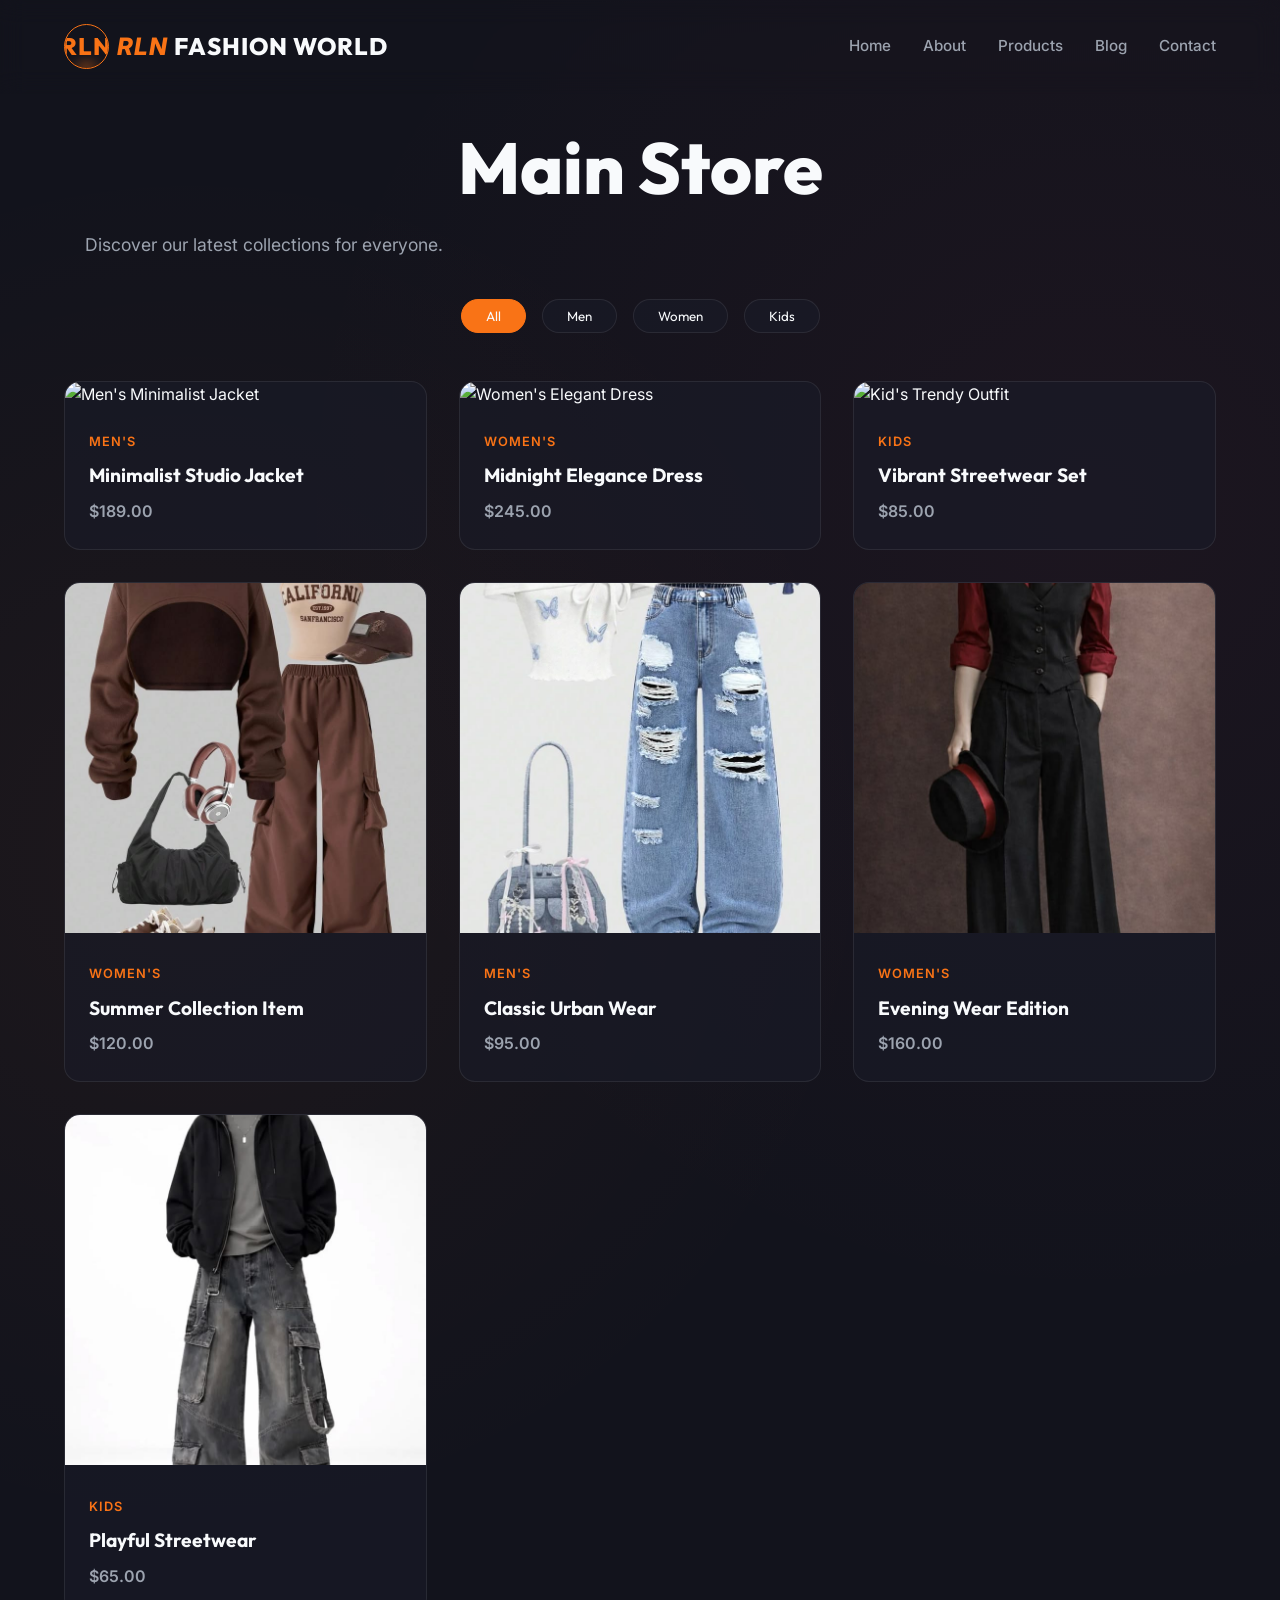
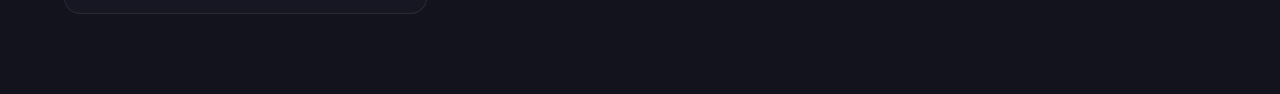
==== shop.html @ 7cdd1222 "Initial commit of RLN Fashion website" ====
<!DOCTYPE html>
<html lang="en">
<head>
    <meta charset="UTF-8">
    <meta name="viewport" content="width=device-width, initial-scale=1.0">
    <title>RLN Fashion World | Shop</title>
    <link rel="stylesheet" href="styles.css">
    <meta name="description" content="Shop the latest collections for Men, Women, and Kids at RLN Fashion World.">
</head>
<body>
    <header id="navbar" class="scrolled">
        <a href="index.html#home" class="logo">
            <div class="logo-circle">
                <span class="brand-text">RLN</span>
            </div>
            <div class="logo-text">
                <span>RLN</span> <span class="brand-text">FASHION WORLD</span>
            </div>
        </a>
        <nav class="nav-links">
            <a href="index.html#home">Home</a>
            <a href="index.html#about">About</a>
            <a href="shop.html" class="active">Products</a>
            <a href="index.html#blog">Blog</a>
            <a href="index.html#contact">Contact</a>
        </nav>
    </header>

    <main>
        <section class="shop-header">
            <h1 class="hero-title">Main Store</h1>
            <p class="hero-desc">Discover our latest collections for everyone.</p>
            
            <div class="shop-categories">
                <button class="category-btn active" data-filter="all">All</button>
                <button class="category-btn" data-filter="men">Men</button>
                <button class="category-btn" data-filter="women">Women</button>
                <button class="category-btn" data-filter="kids">Kids</button>
            </div>
        </section>

        <section class="shop-grid">
            <!-- Original AI Products -->
            <div class="product-card reveal" data-category="men">
                <img src="../../brain/f0b137f7-c832-4d14-9c70-6c9f47327f1c/product_men_1780485350937.png" alt="Men's Minimalist Jacket" class="product-image">
                <div class="product-info">
                    <div class="product-tag">Men's</div>
                    <h3 class="product-title">Minimalist Studio Jacket</h3>
                    <div class="product-price">$189.00</div>
                </div>
            </div>

            <div class="product-card reveal" data-category="women">
                <img src="../../brain/f0b137f7-c832-4d14-9c70-6c9f47327f1c/product_women_1780485373826.png" alt="Women's Elegant Dress" class="product-image">
                <div class="product-info">
                    <div class="product-tag">Women's</div>
                    <h3 class="product-title">Midnight Elegance Dress</h3>
                    <div class="product-price">$245.00</div>
                </div>
            </div>

            <div class="product-card reveal" data-category="kids">
                <img src="../../brain/f0b137f7-c832-4d14-9c70-6c9f47327f1c/product_kids_1780485394106.png" alt="Kid's Trendy Outfit" class="product-image">
                <div class="product-info">
                    <div class="product-tag">Kids</div>
                    <h3 class="product-title">Vibrant Streetwear Set</h3>
                    <div class="product-price">$85.00</div>
                </div>
            </div>

            <!-- New User Uploaded Products -->
            <div class="product-card reveal" data-category="women">
                <img src="images/image 1.jpg" alt="New Arrival" class="product-image">
                <div class="product-info">
                    <div class="product-tag">Women's</div>
                    <h3 class="product-title">Summer Collection Item</h3>
                    <div class="product-price">$120.00</div>
                </div>
            </div>

            <div class="product-card reveal" data-category="men">
                <img src="images/image 2.jpg" alt="New Arrival" class="product-image">
                <div class="product-info">
                    <div class="product-tag">Men's</div>
                    <h3 class="product-title">Classic Urban Wear</h3>
                    <div class="product-price">$95.00</div>
                </div>
            </div>

            <div class="product-card reveal" data-category="women">
                <img src="images/image3.jpg" alt="New Arrival" class="product-image">
                <div class="product-info">
                    <div class="product-tag">Women's</div>
                    <h3 class="product-title">Evening Wear Edition</h3>
                    <div class="product-price">$160.00</div>
                </div>
            </div>

            <div class="product-card reveal" data-category="kids">
                <img src="images/image 4.jpg" alt="New Arrival" class="product-image">
                <div class="product-info">
                    <div class="product-tag">Kids</div>
                    <h3 class="product-title">Playful Streetwear</h3>
                    <div class="product-price">$65.00</div>
                </div>
            </div>
        </section>
    </main>

    <script src="script.js"></script>
</body>
</html>
---- styles.css ----
@import url('https://fonts.googleapis.com/css2?family=Outfit:wght@300;400;600;800&family=Inter:wght@300;400;500&display=swap');

:root {
    --bg: #12131C;
    --surface: rgba(26, 28, 41, 0.6);
    --surface-solid: #1a1c29;
    --brand: #F97316; /* Orange */
    --accent: #DE425B; /* Coral / Pink from mockup */
    --accent-hover: #F95C77;
    --text: #F8FAFC;
    --muted: #9CA3AF;
    --border: rgba(255, 255, 255, 0.08);
    --glass-blur: blur(12px);
}

html {
    scroll-behavior: smooth;
}

* {
    box-sizing: border-box;
    margin: 0;
    padding: 0;
}

body {
    font-family: 'Inter', sans-serif;
    background-color: var(--bg);
    color: var(--text);
    overflow-x: hidden;
    line-height: 1.6;
    background-image: 
        radial-gradient(circle at 15% 50%, rgba(249, 115, 22, 0.05) 0%, transparent 50%),
        radial-gradient(circle at 85% 30%, rgba(222, 66, 91, 0.05) 0%, transparent 50%);
}

h1, h2, h3, h4, .brand-text {
    font-family: 'Outfit', sans-serif;
}

a {
    text-decoration: none;
    color: inherit;
}

/* NAVBAR */
header {
    display: flex;
    justify-content: space-between;
    align-items: center;
    padding: 1.5rem 5%;
    position: fixed;
    width: 100%;
    top: 0;
    z-index: 100;
    backdrop-filter: var(--glass-blur);
    border-bottom: 1px solid transparent;
    transition: all 0.3s ease;
}

header.scrolled {
    background-color: var(--surface);
    border-bottom: 1px solid var(--border);
}

.logo {
    display: flex;
    align-items: center;
    gap: 0.5rem;
    font-weight: 800;
    font-size: 1.5rem;
    letter-spacing: 1px;
}

.logo-circle {
    width: 45px;
    height: 45px;
    border-radius: 50%;
    border: 1px solid var(--brand);
    display: flex;
    align-items: center;
    justify-content: center;
    color: var(--brand);
    position: relative;
    overflow: hidden;
}

.logo-circle::after {
    content: '';
    position: absolute;
    bottom: -10px;
    left: 0;
    width: 100%;
    height: 20px;
    background: radial-gradient(circle, var(--brand) 0%, transparent 70%);
    opacity: 0.4;
    filter: blur(4px);
}

.logo-text span:first-child {
    color: var(--brand);
    font-style: italic;
}

.nav-links {
    display: flex;
    gap: 2rem;
}

.nav-links a {
    font-size: 0.95rem;
    font-weight: 500;
    color: var(--muted);
    transition: color 0.3s ease;
}

.nav-links a:hover, .nav-links a.active {
    color: var(--text);
}

/* BUTTONS */
.btn {
    display: inline-block;
    padding: 0.8rem 2.5rem;
    background-color: var(--accent);
    color: #fff;
    border-radius: 30px;
    font-family: 'Outfit', sans-serif;
    font-weight: 600;
    font-size: 1.1rem;
    cursor: pointer;
    border: none;
    transition: all 0.3s cubic-bezier(0.4, 0, 0.2, 1);
    box-shadow: 0 4px 15px rgba(222, 66, 91, 0.3);
    position: relative;
    overflow: hidden;
}

.btn:hover {
    background-color: var(--accent-hover);
    transform: translateY(-2px);
    box-shadow: 0 8px 25px rgba(222, 66, 91, 0.5);
}

.btn::after {
    content: '';
    position: absolute;
    top: 0;
    left: -100%;
    width: 100%;
    height: 100%;
    background: linear-gradient(90deg, transparent, rgba(255,255,255,0.2), transparent);
    transition: all 0.6s ease;
}

.btn:hover::after {
    left: 100%;
}

/* HERO SECTION */
.hero {
    min-height: 100vh;
    display: grid;
    grid-template-columns: 1fr 1fr;
    align-items: center;
    padding: 0 5%;
    gap: 4rem;
    position: relative;
}

.hero-content {
    animation: fadeUp 1s ease forwards;
}

.hero-title {
    font-size: 4.5rem;
    line-height: 1.1;
    margin-bottom: 1.5rem;
    font-weight: 800;
}

.hero-desc {
    font-size: 1.1rem;
    color: var(--muted);
    margin-bottom: 2.5rem;
    max-width: 400px;
}

.hero-image-wrapper {
    position: relative;
    border-radius: 20px;
    overflow: hidden;
    box-shadow: 0 20px 50px rgba(0,0,0,0.5);
    transform: perspective(1000px) rotateY(-5deg);
    transition: transform 0.5s ease;
    animation: fadeLeft 1s ease forwards;
}

.hero-image-wrapper:hover {
    transform: perspective(1000px) rotateY(0deg);
}

.hero-image {
    width: 100%;
    height: auto;
    display: block;
    border-radius: 20px;
}

.hero-image-overlay {
    position: absolute;
    inset: 0;
    background: linear-gradient(to right, rgba(18, 19, 28, 0.2), transparent);
}

/* EVENTS SECTION */
.events {
    padding: 5rem 5%;
}

.section-title {
    text-align: center;
    color: var(--accent);
    font-size: 3rem;
    margin-bottom: 4rem;
}

.events-grid {
    display: grid;
    grid-template-columns: repeat(3, 1fr);
    gap: 3rem;
}

.event-day {
    display: flex;
    flex-direction: column;
    gap: 1.5rem;
}

.day-title {
    font-size: 2rem;
    text-align: center;
    margin-bottom: 1rem;
}

.event-item {
    background: var(--surface);
    backdrop-filter: var(--glass-blur);
    border: 1px solid var(--border);
    border-radius: 12px;
    padding: 1.5rem;
    text-align: center;
    transition: all 0.3s ease;
    cursor: default;
}

.event-item:hover {
    transform: translateY(-5px);
    border-color: var(--accent);
    box-shadow: 0 10px 30px rgba(0,0,0,0.3);
}

.event-time {
    font-size: 0.9rem;
    color: var(--muted);
    margin-bottom: 0.5rem;
}

.event-name {
    font-size: 1.2rem;
    font-weight: 600;
}

/* SHOP SECTION */
.shop-header {
    padding: 8rem 5% 3rem;
    text-align: center;
}

.shop-categories {
    display: flex;
    justify-content: center;
    gap: 1rem;
    margin-top: 2rem;
}

.category-btn {
    background: var(--surface);
    border: 1px solid var(--border);
    color: var(--text);
    padding: 0.5rem 1.5rem;
    border-radius: 20px;
    cursor: pointer;
    font-family: 'Outfit';
    transition: all 0.3s ease;
}

.category-btn:hover, .category-btn.active {
    background: var(--brand);
    border-color: var(--brand);
}

.shop-grid {
    display: grid;
    grid-template-columns: repeat(auto-fit, minmax(300px, 1fr));
    gap: 2rem;
    padding: 0 5% 5rem;
}

.product-card {
    background: var(--surface);
    border-radius: 16px;
    overflow: hidden;
    border: 1px solid var(--border);
    transition: all 0.3s ease;
}

.product-card:hover {
    transform: translateY(-10px);
    box-shadow: 0 15px 40px rgba(0,0,0,0.4);
    border-color: var(--brand);
}

.product-image {
    width: 100%;
    height: 350px;
    object-fit: cover;
}

.product-info {
    padding: 1.5rem;
}

.product-tag {
    font-size: 0.8rem;
    color: var(--brand);
    text-transform: uppercase;
    letter-spacing: 1px;
    font-weight: 600;
    margin-bottom: 0.5rem;
}

.product-title {
    font-size: 1.2rem;
    margin-bottom: 0.5rem;
}

.product-price {
    font-weight: 600;
    color: var(--muted);
}

/* ANIMATIONS */
@keyframes fadeUp {
    from { opacity: 0; transform: translateY(30px); }
    to { opacity: 1; transform: translateY(0); }
}

@keyframes fadeLeft {
    from { opacity: 0; transform: translateX(30px) perspective(1000px) rotateY(-5deg); }
    to { opacity: 1; transform: translateX(0) perspective(1000px) rotateY(-5deg); }
}

.reveal {
    opacity: 0;
    transform: translateY(30px);
    transition: all 0.8s ease;
}

.reveal.active {
    opacity: 1;
    transform: translateY(0);
}

/* RESPONSIVE */
@media (max-width: 992px) {
    .hero {
        grid-template-columns: 1fr;
        text-align: center;
        padding-top: 6rem;
    }
    .hero-title { font-size: 3.5rem; }
    .hero-desc { margin: 0 auto 2.5rem; }
    .events-grid { grid-template-columns: 1fr; }
}

/* ABOUT, BLOG, SHOP & CONTACT PAGES */
.about-section, .blog-section, .shop-section, .contact-section {
    padding: 8rem 5% 5rem;
    min-height: 100vh;
}

.about-content {
    display: grid;
    grid-template-columns: 1fr 1fr;
    gap: 4rem;
    align-items: center;
    margin-top: 3rem;
}

.about-text h2 {
    font-size: 2.5rem;
    color: var(--brand);
    margin-bottom: 1.5rem;
}

.about-text p {
    color: var(--muted);
    font-size: 1.1rem;
    margin-bottom: 1.5rem;
}

.about-values {
    display: grid;
    grid-template-columns: repeat(auto-fit, minmax(220px, 1fr));
    gap: 1.5rem;
    margin-top: 3rem;
}

.value-card {
    background: var(--surface);
    border: 1px solid var(--border);
    padding: 2rem;
    border-radius: 12px;
    transition: all 0.3s ease;
    backdrop-filter: var(--glass-blur);
}

.value-card:hover {
    transform: translateY(-5px);
    border-color: var(--brand);
    box-shadow: 0 10px 30px rgba(0,0,0,0.3);
}

.value-card h3 {
    color: var(--accent);
    margin-bottom: 1rem;
    font-size: 1.4rem;
}

.value-card p {
    color: var(--muted);
    font-size: 0.95rem;
}

/* Blog Styles */
.blog-grid {
    display: grid;
    grid-template-columns: repeat(auto-fit, minmax(320px, 1fr));
    gap: 2.5rem;
    margin-top: 3rem;
}

.blog-card {
    background: var(--surface);
    border-radius: 16px;
    overflow: hidden;
    border: 1px solid var(--border);
    transition: all 0.3s ease;
    display: flex;
    flex-direction: column;
    backdrop-filter: var(--glass-blur);
}

.blog-card:hover {
    transform: translateY(-10px);
    box-shadow: 0 15px 40px rgba(0,0,0,0.4);
    border-color: var(--accent);
}

.blog-image {
    width: 100%;
    height: 240px;
    object-fit: cover;
}

.blog-info {
    padding: 2rem;
    display: flex;
    flex-direction: column;
    flex-grow: 1;
}

.blog-date {
    font-size: 0.85rem;
    color: var(--muted);
    margin-bottom: 0.5rem;
}

.blog-title {
    font-size: 1.4rem;
    margin-bottom: 1rem;
    color: var(--text);
    line-height: 1.3;
}

.blog-excerpt {
    color: var(--muted);
    font-size: 0.95rem;
    margin-bottom: 1.5rem;
    flex-grow: 1;
}

.blog-link {
    color: var(--brand);
    font-weight: 600;
    font-size: 0.95rem;
    align-self: flex-start;
    display: inline-flex;
    align-items: center;
    gap: 0.5rem;
    transition: gap 0.3s ease;
}

.blog-link:hover {
    gap: 0.8rem;
}

/* Contact Styles */
.contact-container {
    display: grid;
    grid-template-columns: 1fr 1.2fr;
    gap: 4rem;
    margin-top: 3rem;
}

.contact-info {
    display: flex;
    flex-direction: column;
    gap: 2rem;
}

.contact-card {
    background: var(--surface);
    border: 1px solid var(--border);
    padding: 2rem;
    border-radius: 12px;
    backdrop-filter: var(--glass-blur);
}

.contact-card h3 {
    color: var(--brand);
    margin-bottom: 0.5rem;
    font-size: 1.3rem;
}

.contact-card p {
    color: var(--muted);
}

.contact-form-container {
    background: var(--surface);
    border: 1px solid var(--border);
    padding: 3rem;
    border-radius: 16px;
    backdrop-filter: var(--glass-blur);
}

.form-group {
    margin-bottom: 1.5rem;
}

.form-group label {
    display: block;
    margin-bottom: 0.5rem;
    font-size: 0.9rem;
    color: var(--text);
    font-weight: 500;
}

.form-control {
    width: 100%;
    background: rgba(18, 19, 28, 0.5);
    border: 1px solid var(--border);
    padding: 0.8rem 1rem;
    border-radius: 8px;
    color: var(--text);
    font-family: inherit;
    font-size: 1rem;
    transition: all 0.3s ease;
}

.form-control:focus {
    outline: none;
    border-color: var(--brand);
    box-shadow: 0 0 10px rgba(249, 115, 22, 0.2);
}

textarea.form-control {
    resize: vertical;
    min-height: 120px;
}

@media (max-width: 768px) {
    .about-content, .contact-container {
        grid-template-columns: 1fr;
        gap: 2rem;
    }
}
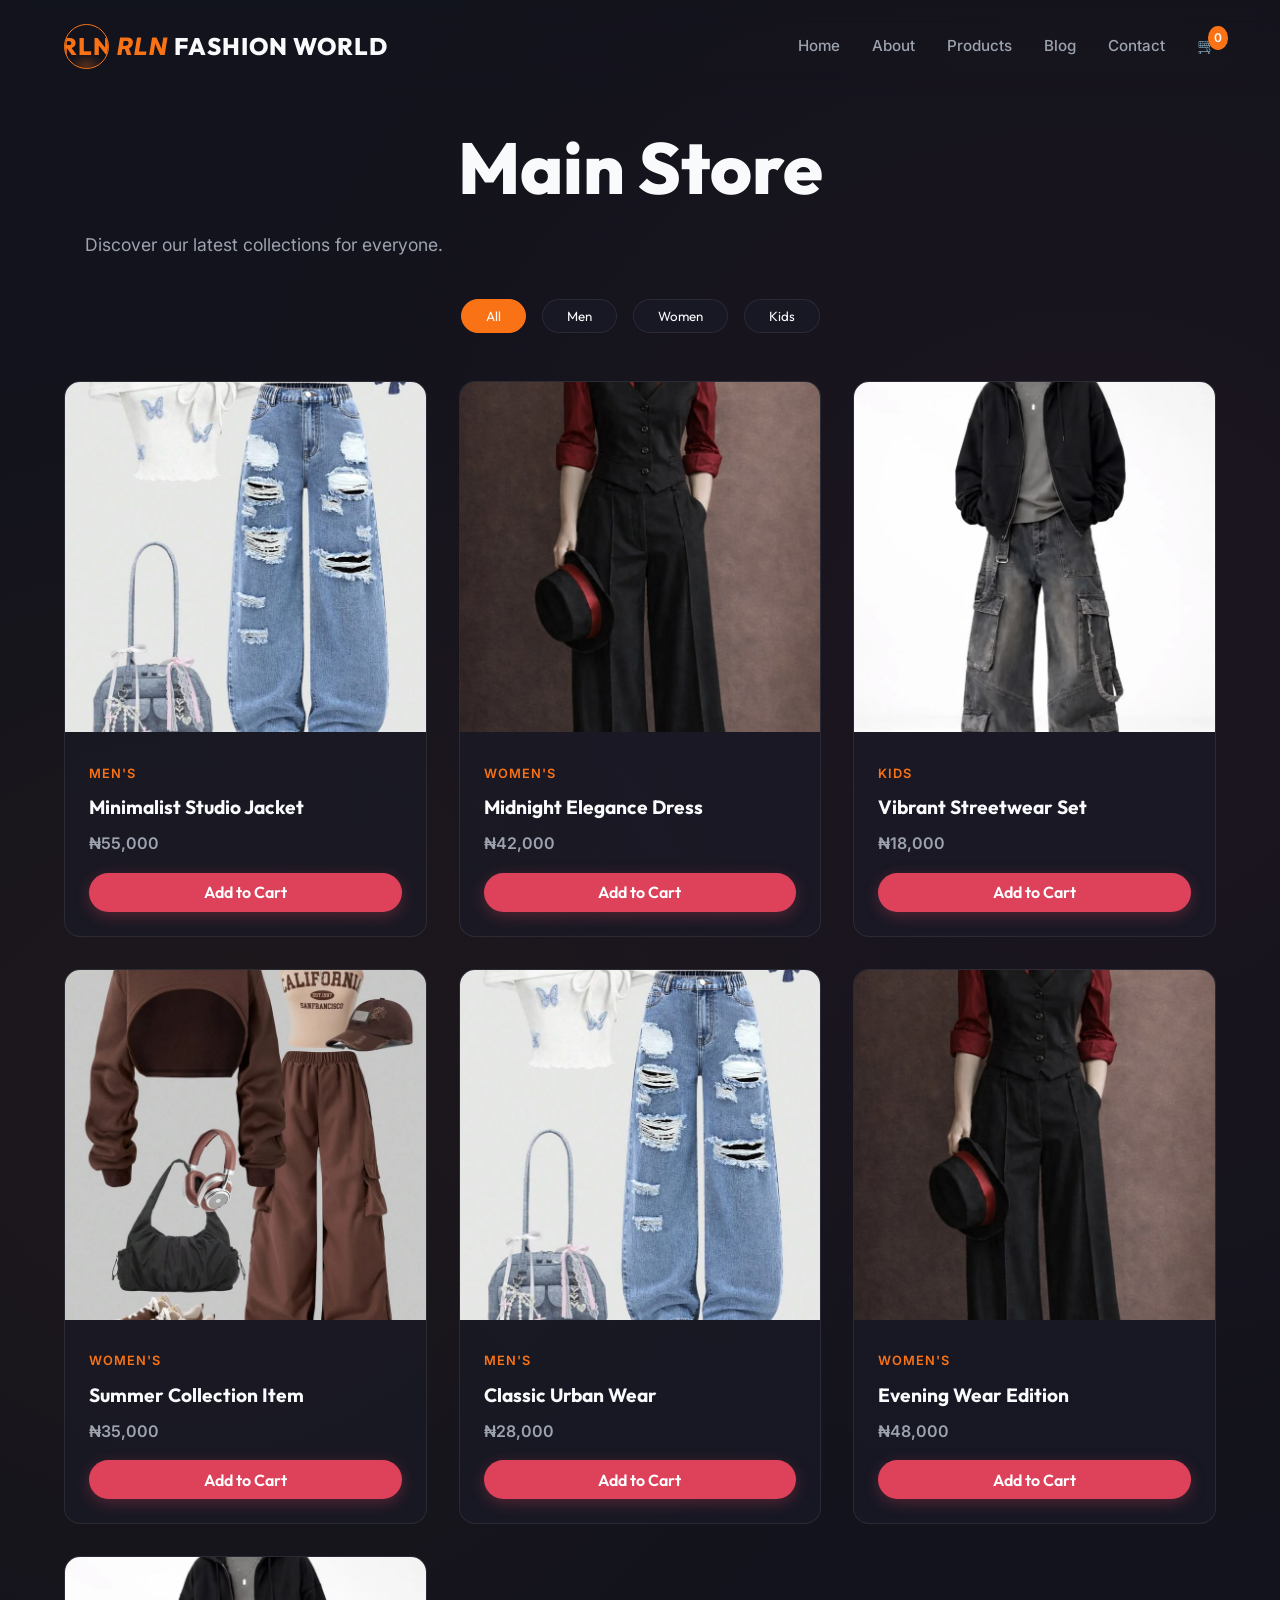
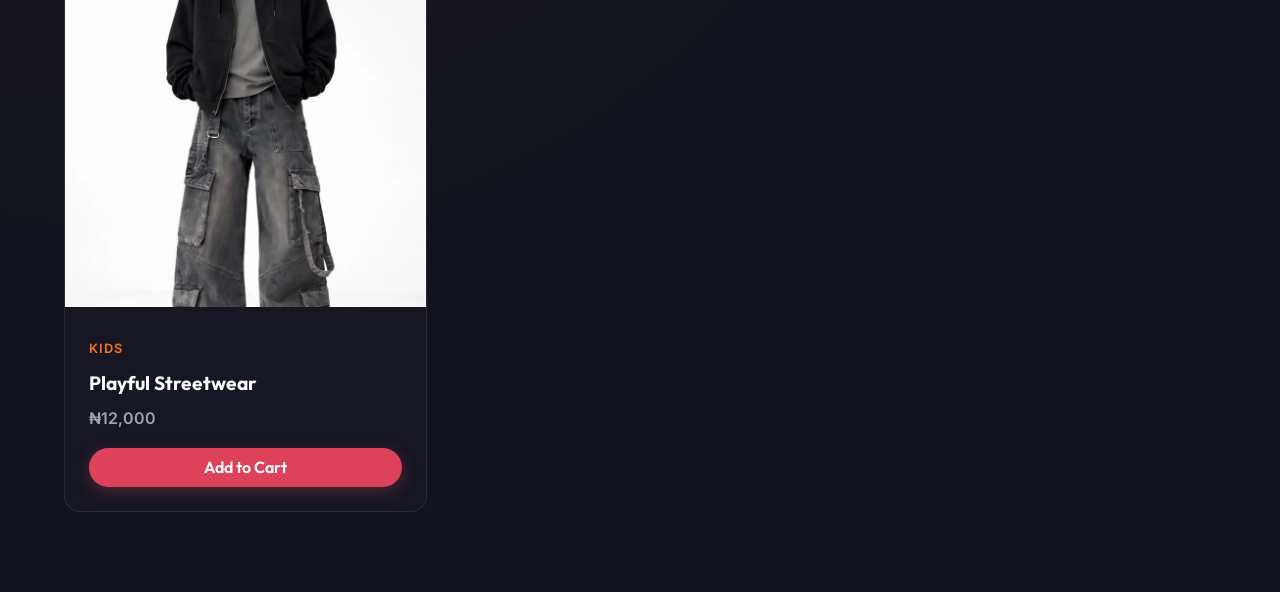
==== commit 07f935a1: "Implement shopping cart, size modal, and checkout flow" ====
--- a/shop.html
+++ b/shop.html
@@ -23,6 +23,9 @@
             <a href="shop.html" class="active">Products</a>
             <a href="index.html#blog">Blog</a>
             <a href="index.html#contact">Contact</a>
+            <a href="#" id="cart-icon" class="cart-icon-link">
+                🛒 <span id="cart-count">0</span>
+            </a>
         </nav>
     </header>
 
@@ -42,48 +45,53 @@
         <section class="shop-grid">
             <!-- Original AI Products -->
             <div class="product-card reveal" data-category="men">
-                <img src="../../brain/f0b137f7-c832-4d14-9c70-6c9f47327f1c/product_men_1780485350937.png" alt="Men's Minimalist Jacket" class="product-image">
+                <img src="images/image2.jpg" alt="Men's Minimalist Jacket" class="product-image">
                 <div class="product-info">
                     <div class="product-tag">Men's</div>
                     <h3 class="product-title">Minimalist Studio Jacket</h3>
-                    <div class="product-price">$189.00</div>
+                    <div class="product-price">&#8358;55,000</div>
+                    <button class="btn add-to-cart-btn" data-id="p4" data-name="Minimalist Studio Jacket" data-price="55000" data-image="images/image2.jpg" data-category="men">Add to Cart</button>
                 </div>
             </div>
 
             <div class="product-card reveal" data-category="women">
-                <img src="../../brain/f0b137f7-c832-4d14-9c70-6c9f47327f1c/product_women_1780485373826.png" alt="Women's Elegant Dress" class="product-image">
+                <img src="images/image3.jpg" alt="Women's Elegant Dress" class="product-image">
                 <div class="product-info">
                     <div class="product-tag">Women's</div>
                     <h3 class="product-title">Midnight Elegance Dress</h3>
-                    <div class="product-price">$245.00</div>
+                    <div class="product-price">&#8358;42,000</div>
+                    <button class="btn add-to-cart-btn" data-id="p5" data-name="Midnight Elegance Dress" data-price="42000" data-image="images/image3.jpg" data-category="women">Add to Cart</button>
                 </div>
             </div>
 
             <div class="product-card reveal" data-category="kids">
-                <img src="../../brain/f0b137f7-c832-4d14-9c70-6c9f47327f1c/product_kids_1780485394106.png" alt="Kid's Trendy Outfit" class="product-image">
+                <img src="images/image4.jpg" alt="Kid's Trendy Outfit" class="product-image">
                 <div class="product-info">
                     <div class="product-tag">Kids</div>
                     <h3 class="product-title">Vibrant Streetwear Set</h3>
-                    <div class="product-price">$85.00</div>
+                    <div class="product-price">&#8358;18,000</div>
+                    <button class="btn add-to-cart-btn" data-id="p6" data-name="Vibrant Streetwear Set" data-price="18000" data-image="images/image4.jpg" data-category="kids">Add to Cart</button>
                 </div>
             </div>
 
             <!-- New User Uploaded Products -->
             <div class="product-card reveal" data-category="women">
-                <img src="images/image 1.jpg" alt="New Arrival" class="product-image">
+                <img src="images/image1.jpg" alt="New Arrival" class="product-image">
                 <div class="product-info">
                     <div class="product-tag">Women's</div>
                     <h3 class="product-title">Summer Collection Item</h3>
-                    <div class="product-price">$120.00</div>
+                    <div class="product-price">&#8358;35,000</div>
+                    <button class="btn add-to-cart-btn" data-id="p7" data-name="Summer Collection Item" data-price="35000" data-image="images/image1.jpg" data-category="women">Add to Cart</button>
                 </div>
             </div>
 
             <div class="product-card reveal" data-category="men">
-                <img src="images/image 2.jpg" alt="New Arrival" class="product-image">
+                <img src="images/image2.jpg" alt="New Arrival" class="product-image">
                 <div class="product-info">
                     <div class="product-tag">Men's</div>
                     <h3 class="product-title">Classic Urban Wear</h3>
-                    <div class="product-price">$95.00</div>
+                    <div class="product-price">&#8358;28,000</div>
+                    <button class="btn add-to-cart-btn" data-id="p8" data-name="Classic Urban Wear" data-price="28000" data-image="images/image2.jpg" data-category="men">Add to Cart</button>
                 </div>
             </div>
 
@@ -92,21 +100,63 @@
                 <div class="product-info">
                     <div class="product-tag">Women's</div>
                     <h3 class="product-title">Evening Wear Edition</h3>
-                    <div class="product-price">$160.00</div>
+                    <div class="product-price">&#8358;48,000</div>
+                    <button class="btn add-to-cart-btn" data-id="p9" data-name="Evening Wear Edition" data-price="48000" data-image="images/image3.jpg" data-category="women">Add to Cart</button>
                 </div>
             </div>
 
             <div class="product-card reveal" data-category="kids">
-                <img src="images/image 4.jpg" alt="New Arrival" class="product-image">
+                <img src="images/image4.jpg" alt="New Arrival" class="product-image">
                 <div class="product-info">
                     <div class="product-tag">Kids</div>
                     <h3 class="product-title">Playful Streetwear</h3>
-                    <div class="product-price">$65.00</div>
+                    <div class="product-price">&#8358;12,000</div>
+                    <button class="btn add-to-cart-btn" data-id="p10" data-name="Playful Streetwear" data-price="12000" data-image="images/image4.jpg" data-category="kids">Add to Cart</button>
                 </div>
             </div>
         </section>
     </main>
 
+    <!-- SIZE SELECTION MODAL -->
+    <div class="modal-overlay" id="size-modal">
+        <div class="modal-content size-modal-content">
+            <div class="modal-header">
+                <h3>Select Size</h3>
+                <button class="close-modal" id="close-size-modal">&times;</button>
+            </div>
+            <div class="modal-body">
+                <div id="modal-product-info" class="modal-product-info">
+                    <!-- populated via js -->
+                </div>
+                <div class="size-selector modal-sizes" id="modal-size-selector">
+                    <!-- buttons populated via js -->
+                </div>
+                <span class="size-error" id="modal-size-error">Please select a size</span>
+                <button class="btn" id="confirm-size-btn" style="width: 100%; margin-top: 1rem;">Add to Cart</button>
+            </div>
+        </div>
+    </div>
+
+    <!-- CART OVERLAY -->
+    <div class="cart-overlay" id="cart-overlay">
+        <div class="cart-panel">
+            <div class="cart-header">
+                <h2>Your Cart</h2>
+                <button class="close-cart" id="close-cart">&times;</button>
+            </div>
+            <div class="cart-items" id="cart-items">
+                <!-- Cart items will be injected here via JS -->
+            </div>
+            <div class="cart-footer">
+                <div class="cart-total">
+                    <span>Subtotal:</span>
+                    <span id="cart-subtotal">&#8358;0</span>
+                </div>
+                <a href="checkout.html" class="btn checkout-btn" style="width: 100%; text-align: center;">Proceed to Checkout</a>
+            </div>
+        </div>
+    </div>
+
     <script src="script.js"></script>
 </body>
 </html>
--- a/styles.css
+++ b/styles.css
@@ -213,8 +213,8 @@
     background: linear-gradient(to right, rgba(18, 19, 28, 0.2), transparent);
 }
 
-/* EVENTS SECTION */
-.events {
+/* NEW ARRIVALS SECTION */
+.new-arrivals {
     padding: 5rem 5%;
 }
 
@@ -225,50 +225,10 @@
     margin-bottom: 4rem;
 }
 
-.events-grid {
+.arrivals-grid {
     display: grid;
     grid-template-columns: repeat(3, 1fr);
-    gap: 3rem;
-}
-
-.event-day {
-    display: flex;
-    flex-direction: column;
-    gap: 1.5rem;
-}
-
-.day-title {
-    font-size: 2rem;
-    text-align: center;
-    margin-bottom: 1rem;
-}
-
-.event-item {
-    background: var(--surface);
-    backdrop-filter: var(--glass-blur);
-    border: 1px solid var(--border);
-    border-radius: 12px;
-    padding: 1.5rem;
-    text-align: center;
-    transition: all 0.3s ease;
-    cursor: default;
-}
-
-.event-item:hover {
-    transform: translateY(-5px);
-    border-color: var(--accent);
-    box-shadow: 0 10px 30px rgba(0,0,0,0.3);
-}
-
-.event-time {
-    font-size: 0.9rem;
-    color: var(--muted);
-    margin-bottom: 0.5rem;
-}
-
-.event-name {
-    font-size: 1.2rem;
-    font-weight: 600;
+    gap: 2rem;
 }
 
 /* SHOP SECTION */
@@ -381,7 +341,7 @@
     }
     .hero-title { font-size: 3.5rem; }
     .hero-desc { margin: 0 auto 2.5rem; }
-    .events-grid { grid-template-columns: 1fr; }
+    .arrivals-grid { grid-template-columns: 1fr; }
 }
 
 /* ABOUT, BLOG, SHOP & CONTACT PAGES */
@@ -598,3 +558,571 @@
     }
 }
 
+/* CART ICON & BADGE */
+.cart-icon-link {
+    position: relative;
+    font-size: 1.2rem;
+}
+
+#cart-count {
+    position: absolute;
+    top: -8px;
+    right: -12px;
+    background-color: var(--brand);
+    color: white;
+    font-size: 0.75rem;
+    font-weight: 600;
+    padding: 2px 6px;
+    border-radius: 50%;
+    min-width: 18px;
+    text-align: center;
+}
+
+/* CART OVERLAY (SLIDE-OUT) */
+.cart-overlay {
+    position: fixed;
+    top: 0;
+    right: -100%;
+    width: 100%;
+    height: 100vh;
+    background: rgba(0, 0, 0, 0.5);
+    z-index: 1000;
+    backdrop-filter: blur(4px);
+    transition: right 0.4s ease;
+    display: flex;
+    justify-content: flex-end;
+}
+
+.cart-overlay.open {
+    right: 0;
+}
+
+.cart-panel {
+    width: 100%;
+    max-width: 400px;
+    background: var(--surface-solid);
+    height: 100%;
+    display: flex;
+    flex-direction: column;
+    box-shadow: -5px 0 30px rgba(0,0,0,0.5);
+}
+
+.cart-header {
+    padding: 1.5rem;
+    border-bottom: 1px solid var(--border);
+    display: flex;
+    justify-content: space-between;
+    align-items: center;
+}
+
+.cart-header h2 {
+    font-size: 1.5rem;
+    color: var(--text);
+}
+
+.close-cart {
+    background: none;
+    border: none;
+    color: var(--text);
+    font-size: 2rem;
+    cursor: pointer;
+    transition: color 0.3s;
+}
+
+.close-cart:hover {
+    color: var(--accent);
+}
+
+.cart-items {
+    flex-grow: 1;
+    overflow-y: auto;
+    padding: 1.5rem;
+}
+
+.cart-item {
+    display: flex;
+    gap: 1rem;
+    margin-bottom: 1.5rem;
+    padding-bottom: 1.5rem;
+    border-bottom: 1px solid var(--border);
+}
+
+.cart-item-img {
+    width: 80px;
+    height: 80px;
+    border-radius: 8px;
+    object-fit: cover;
+}
+
+.cart-item-info {
+    flex-grow: 1;
+}
+
+.cart-item-title {
+    font-size: 1rem;
+    margin-bottom: 0.25rem;
+}
+
+.cart-item-price {
+    color: var(--brand);
+    font-weight: 600;
+    margin-bottom: 0.5rem;
+}
+
+.cart-item-actions {
+    display: flex;
+    align-items: center;
+    gap: 1rem;
+}
+
+.quantity-controls {
+    display: flex;
+    align-items: center;
+    gap: 0.5rem;
+    background: rgba(255,255,255,0.05);
+    padding: 0.2rem 0.5rem;
+    border-radius: 20px;
+}
+
+.quantity-controls button {
+    background: none;
+    border: none;
+    color: var(--text);
+    cursor: pointer;
+    font-size: 1rem;
+}
+
+.remove-item {
+    color: var(--muted);
+    font-size: 0.85rem;
+    cursor: pointer;
+    background: none;
+    border: none;
+    transition: color 0.3s;
+}
+
+.remove-item:hover {
+    color: var(--accent);
+}
+
+.cart-footer {
+    padding: 1.5rem;
+    border-top: 1px solid var(--border);
+    background: rgba(18, 19, 28, 0.9);
+}
+
+.cart-total {
+    display: flex;
+    justify-content: space-between;
+    font-size: 1.2rem;
+    font-weight: 600;
+    margin-bottom: 1rem;
+}
+
+.empty-cart-msg {
+    font-weight: 500;
+}
+
+.form-control {
+    width: 100%;
+    background: rgba(18, 19, 28, 0.5);
+    border: 1px solid var(--border);
+    padding: 0.8rem 1rem;
+    border-radius: 8px;
+    color: var(--text);
+    font-family: inherit;
+    font-size: 1rem;
+    transition: all 0.3s ease;
+}
+
+.form-control:focus {
+    outline: none;
+    border-color: var(--brand);
+    box-shadow: 0 0 10px rgba(249, 115, 22, 0.2);
+}
+
+textarea.form-control {
+    resize: vertical;
+    min-height: 120px;
+}
+
+@media (max-width: 768px) {
+    .about-content, .contact-container {
+        grid-template-columns: 1fr;
+        gap: 2rem;
+    }
+}
+
+/* CART ICON & BADGE */
+.cart-icon-link {
+    position: relative;
+    font-size: 1.2rem;
+}
+
+#cart-count {
+    position: absolute;
+    top: -8px;
+    right: -12px;
+    background-color: var(--brand);
+    color: white;
+    font-size: 0.75rem;
+    font-weight: 600;
+    padding: 2px 6px;
+    border-radius: 50%;
+    min-width: 18px;
+    text-align: center;
+}
+
+/* CART OVERLAY (SLIDE-OUT) */
+.cart-overlay {
+    position: fixed;
+    top: 0;
+    right: -100%;
+    width: 100%;
+    height: 100vh;
+    background: rgba(0, 0, 0, 0.5);
+    z-index: 1000;
+    backdrop-filter: blur(4px);
+    transition: right 0.4s ease;
+    display: flex;
+    justify-content: flex-end;
+}
+
+.cart-overlay.open {
+    right: 0;
+}
+
+.cart-panel {
+    width: 100%;
+    max-width: 400px;
+    background: var(--surface-solid);
+    height: 100%;
+    display: flex;
+    flex-direction: column;
+    box-shadow: -5px 0 30px rgba(0,0,0,0.5);
+}
+
+.cart-header {
+    padding: 1.5rem;
+    border-bottom: 1px solid var(--border);
+    display: flex;
+    justify-content: space-between;
+    align-items: center;
+}
+
+.cart-header h2 {
+    font-size: 1.5rem;
+    color: var(--text);
+}
+
+.close-cart {
+    background: none;
+    border: none;
+    color: var(--text);
+    font-size: 2rem;
+    cursor: pointer;
+    transition: color 0.3s;
+}
+
+.close-cart:hover {
+    color: var(--accent);
+}
+
+.cart-items {
+    flex-grow: 1;
+    overflow-y: auto;
+    padding: 1.5rem;
+}
+
+.cart-item {
+    display: flex;
+    gap: 1rem;
+    margin-bottom: 1.5rem;
+    padding-bottom: 1.5rem;
+    border-bottom: 1px solid var(--border);
+}
+
+.cart-item-img {
+    width: 80px;
+    height: 80px;
+    border-radius: 8px;
+    object-fit: cover;
+}
+
+.cart-item-info {
+    flex-grow: 1;
+}
+
+.cart-item-title {
+    font-size: 1rem;
+    margin-bottom: 0.25rem;
+}
+
+.cart-item-price {
+    color: var(--brand);
+    font-weight: 600;
+    margin-bottom: 0.5rem;
+}
+
+.cart-item-actions {
+    display: flex;
+    align-items: center;
+    gap: 1rem;
+}
+
+.quantity-controls {
+    display: flex;
+    align-items: center;
+    gap: 0.5rem;
+    background: rgba(255,255,255,0.05);
+    padding: 0.2rem 0.5rem;
+    border-radius: 20px;
+}
+
+.quantity-controls button {
+    background: none;
+    border: none;
+    color: var(--text);
+    cursor: pointer;
+    font-size: 1rem;
+}
+
+.remove-item {
+    color: var(--muted);
+    font-size: 0.85rem;
+    cursor: pointer;
+    background: none;
+    border: none;
+    transition: color 0.3s;
+}
+
+.remove-item:hover {
+    color: var(--accent);
+}
+
+.cart-footer {
+    padding: 1.5rem;
+    border-top: 1px solid var(--border);
+    background: rgba(18, 19, 28, 0.9);
+}
+
+.cart-total {
+    display: flex;
+    justify-content: space-between;
+    font-size: 1.2rem;
+    font-weight: 600;
+    margin-bottom: 1rem;
+}
+
+.empty-cart-msg {
+    text-align: center;
+    color: var(--muted);
+    margin-top: 2rem;
+}
+
+/* ADD TO CART BUTTON TWEAKS */
+.add-to-cart-btn {
+    width: 100%;
+    margin-top: 1rem;
+    padding: 0.6rem 1rem;
+    font-size: 1rem;
+}
+
+/* CHECKOUT PAGE */
+.checkout-section {
+    padding: 8rem 5% 5rem;
+    min-height: 100vh;
+}
+
+.checkout-container {
+    display: grid;
+    grid-template-columns: 1fr 1.2fr;
+    gap: 4rem;
+    max-width: 1200px;
+    margin: 0 auto;
+}
+
+.order-summary-container {
+    background: var(--surface);
+    border: 1px solid var(--border);
+    border-radius: 12px;
+    padding: 2rem;
+    backdrop-filter: var(--glass-blur);
+    align-self: start;
+}
+
+.order-summary-container h3 {
+    margin-bottom: 1.5rem;
+    color: var(--brand);
+    font-size: 1.3rem;
+    border-bottom: 1px solid var(--border);
+    padding-bottom: 0.5rem;
+}
+
+.checkout-items {
+    margin-bottom: 1.5rem;
+    max-height: 400px;
+    overflow-y: auto;
+}
+
+.checkout-item {
+    display: flex;
+    justify-content: space-between;
+    align-items: center;
+    margin-bottom: 1rem;
+    font-size: 0.95rem;
+    padding-bottom: 1rem;
+    border-bottom: 1px solid rgba(255,255,255,0.05);
+}
+
+.checkout-item-details {
+    display: flex;
+    align-items: center;
+    gap: 1rem;
+}
+
+.checkout-item-img {
+    width: 50px;
+    height: 50px;
+    border-radius: 4px;
+    object-fit: cover;
+}
+
+.checkout-total {
+    display: flex;
+    justify-content: space-between;
+    font-size: 1.2rem;
+    font-weight: 600;
+    border-top: 1px solid var(--border);
+    padding-top: 1rem;
+}
+
+@media (max-width: 768px) {
+    .checkout-container {
+        grid-template-columns: 1fr;
+    }
+}
+
+/* MODALS */
+.modal-overlay {
+    position: fixed;
+    top: 0;
+    left: 0;
+    width: 100%;
+    height: 100vh;
+    background: rgba(0, 0, 0, 0.5);
+    z-index: 1000;
+    backdrop-filter: blur(4px);
+    display: none;
+    justify-content: center;
+    align-items: center;
+}
+
+.modal-overlay.open {
+    display: flex;
+}
+
+.modal-content {
+    background: var(--surface-solid);
+    width: 90%;
+    max-width: 400px;
+    border-radius: 12px;
+    box-shadow: 0 10px 30px rgba(0,0,0,0.5);
+    animation: modalPop 0.3s ease;
+}
+
+@keyframes modalPop {
+    from { transform: scale(0.95); opacity: 0; }
+    to { transform: scale(1); opacity: 1; }
+}
+
+.modal-header {
+    padding: 1.5rem;
+    border-bottom: 1px solid var(--border);
+    display: flex;
+    justify-content: space-between;
+    align-items: center;
+}
+
+.modal-header h3 {
+    font-size: 1.25rem;
+    color: var(--text);
+}
+
+.close-modal {
+    background: none;
+    border: none;
+    color: var(--text);
+    font-size: 2rem;
+    cursor: pointer;
+    transition: color 0.3s;
+}
+
+.close-modal:hover {
+    color: var(--accent);
+}
+
+.modal-body {
+    padding: 1.5rem;
+}
+
+.modal-product-info {
+    display: flex;
+    gap: 1rem;
+    margin-bottom: 1.5rem;
+    align-items: center;
+}
+
+.modal-product-img {
+    width: 60px;
+    height: 60px;
+    border-radius: 8px;
+    object-fit: cover;
+}
+
+.modal-product-details h4 {
+    margin-bottom: 0.25rem;
+    font-size: 1rem;
+}
+
+.modal-product-details p {
+    color: var(--brand);
+    font-weight: 600;
+}
+
+/* SIZE SELECTOR */
+.size-selector {
+    display: flex;
+    gap: 0.5rem;
+    margin-bottom: 0.5rem;
+    flex-wrap: wrap;
+}
+
+.size-btn {
+    background: transparent;
+    border: 1px solid var(--border);
+    color: var(--muted);
+    padding: 0.2rem 0.6rem;
+    border-radius: 4px;
+    font-size: 0.85rem;
+    cursor: pointer;
+    transition: all 0.2s ease;
+}
+
+.size-btn:hover {
+    border-color: var(--brand);
+    color: var(--text);
+}
+
+.size-btn.active {
+    background: var(--brand);
+    border-color: var(--brand);
+    color: white;
+}
+
+.size-error {
+    color: var(--accent);
+    font-size: 0.85rem;
+    margin-bottom: 0.5rem;
+    display: none;
+}
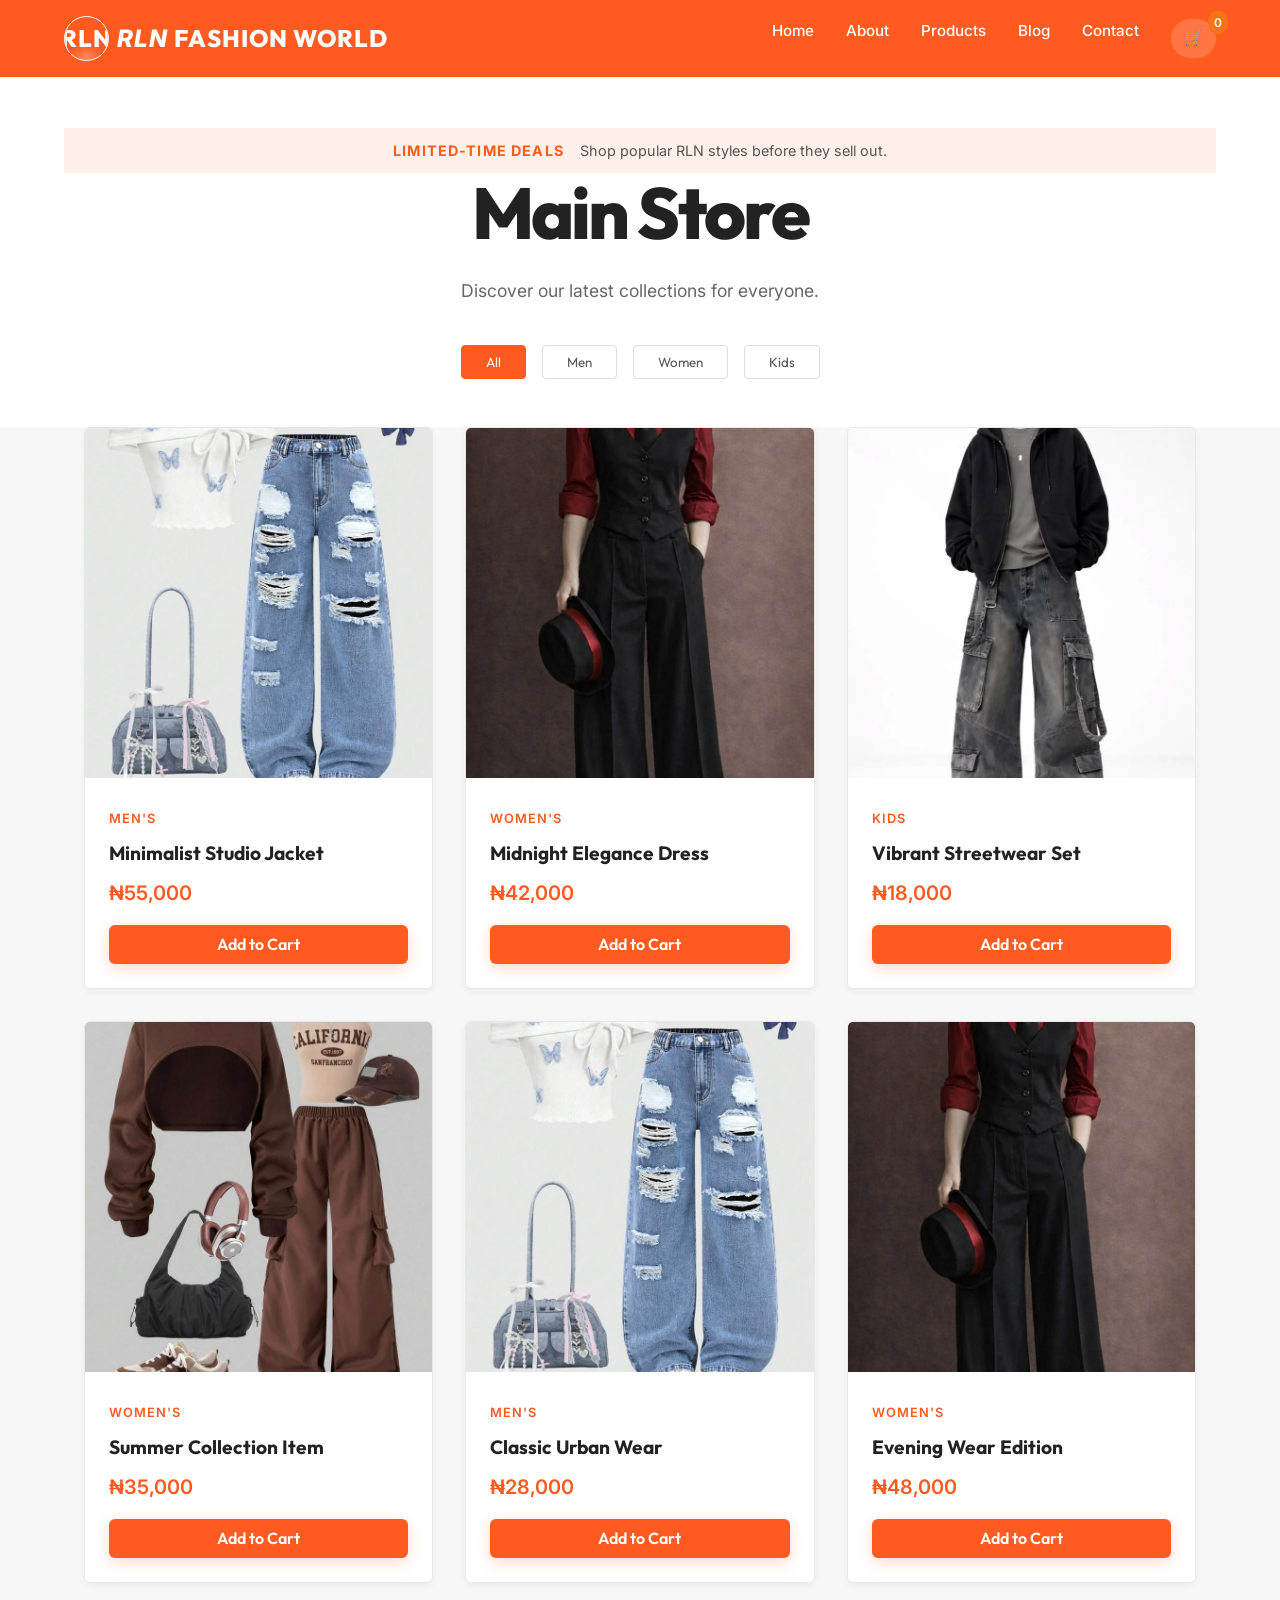
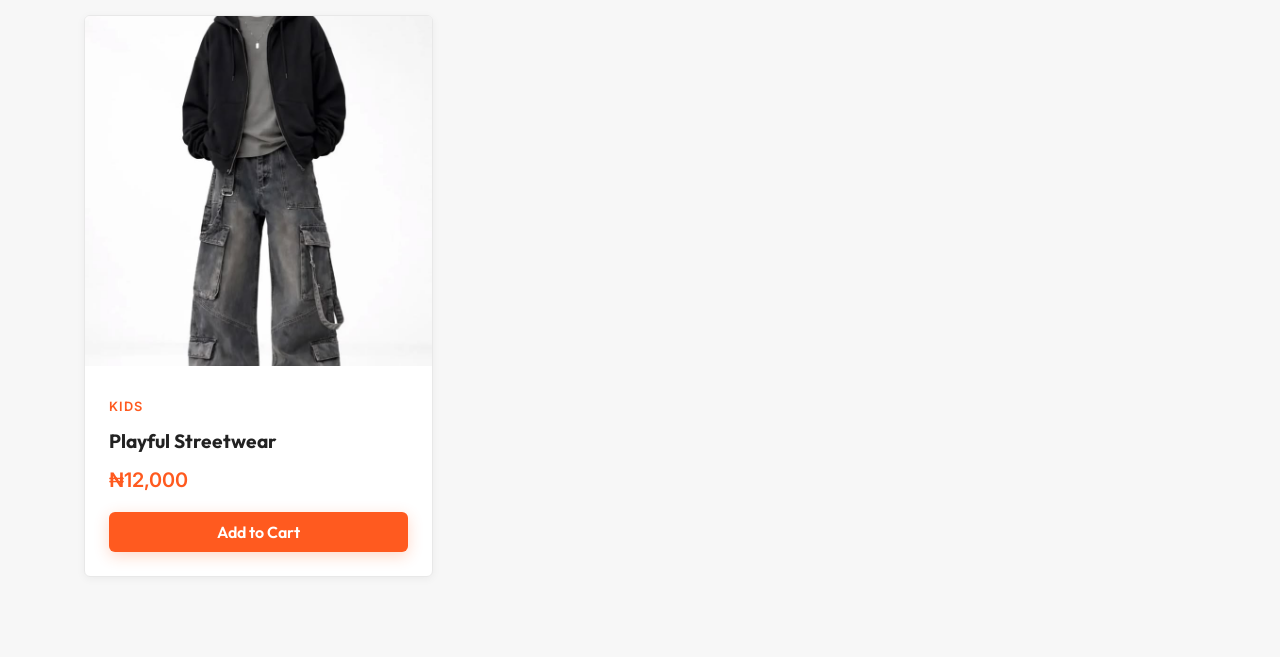
==== commit 2216af50: "feat: add thank-you page and replace events section with new arrivals showcase" ====
--- a/shop.html
+++ b/shop.html
@@ -31,6 +31,7 @@
 
     <main>
         <section class="shop-header">
+            <div class="marketplace-strip"><strong>LIMITED-TIME DEALS</strong><span>Shop popular RLN styles before they sell out.</span></div>
             <h1 class="hero-title">Main Store</h1>
             <p class="hero-desc">Discover our latest collections for everyone.</p>
             
--- a/styles.css
+++ b/styles.css
@@ -753,6 +753,80 @@
     }
 }
 
+/* Refinements */
+:root { --content-width: 1240px; }
+::selection { background: var(--accent); color: #fff; }
+main { overflow: hidden; }
+section { max-width: var(--content-width); margin-inline: auto; }
+header { padding: 1rem max(5%, calc((100vw - var(--content-width)) / 2)); }
+.hero { padding: 7rem max(5%, calc((100vw - var(--content-width)) / 2)) 4rem; }
+.hero-title { letter-spacing: -0.04em; text-wrap: balance; }
+.product-card { backdrop-filter: var(--glass-blur); }
+.product-info .btn { margin-top: 1rem; }
+
+/* Marketplace direction */
+body { background: #f7f7f7; color: #222; background-image: none; }
+header { background: #ff5a1f; color: #fff; border-bottom: 0; }
+header.scrolled { background: #ff5a1f; border-bottom: 0; box-shadow: 0 2px 12px rgba(0,0,0,.12); }
+.logo-circle { border-color: #fff; color: #fff; }
+.logo-circle::after { background: radial-gradient(circle, #fff 0%, transparent 70%); }
+.logo-text span:first-child, .logo-text .brand-text { color: #fff; }
+.nav-links a, .nav-links a:hover, .nav-links a.active { color: #fff; }
+.cart-icon-link { background: rgba(255,255,255,.16); border-radius: 999px; padding: .45rem .8rem; }
+#cart-count { background: #222; }
+.hero, .new-arrivals, .about-section, .blog-section, .shop-section, .contact-section, .checkout-section { background: #f7f7f7; }
+.hero { max-width: none; padding-inline: max(5%, calc((100vw - var(--content-width)) / 2)); }
+.hero-title { color: #222; }
+.hero-desc, .about-text p, .value-card p, .blog-excerpt { color: #666; }
+.btn { background: #ff5a1f; box-shadow: 0 4px 15px rgba(255,90,31,.24); border-radius: 6px; }
+.btn:hover { background: #e9470c; box-shadow: 0 8px 20px rgba(255,90,31,.3); }
+.section-title, .about-text h2, .contact-card h3, .product-tag { color: #ff5a1f; }
+.product-card, .value-card, .blog-card, .contact-card, .contact-form-container, .order-summary-container { background: #fff; border: 1px solid #e8e8e8; border-radius: 6px; box-shadow: 0 2px 8px rgba(0,0,0,.05); }
+.product-card:hover, .blog-card:hover { border-color: #ff5a1f; box-shadow: 0 8px 22px rgba(0,0,0,.1); }
+.product-price { color: #ff5a1f; font-size: 1.25rem; }
+.category-btn { background: #fff; color: #555; border-color: #ddd; border-radius: 4px; }
+.category-btn:hover, .category-btn.active { background: #ff5a1f; border-color: #ff5a1f; color: #fff; }
+.shop-header { background: #fff; max-width: none; }
+.shop-header .hero-desc { margin-inline: auto; }
+.marketplace-strip { display: flex; align-items: center; justify-content: center; gap: 1rem; padding: .7rem 1rem; background: #fff0e9; color: #555; font-size: .9rem; }
+.marketplace-strip strong { color: #ff5a1f; letter-spacing: .08em; }
+.marketplace-strip a { color: #ff5a1f; font-weight: 700; }
+.cart-panel, .modal-content { background: #fff; color: #222; }
+.cart-header h2, .close-cart { color: #222; }
+.cart-footer { background: #fff; }
+.form-control { background: #fff; color: #222; border-color: #ddd; }
+
+@media (max-width: 700px) {
+    header { padding: 0.8rem 5%; }
+    .logo { font-size: 1.1rem; }
+    .logo-circle { width: 36px; height: 36px; }
+    .logo-text { display: none; }
+    .nav-links { gap: 0.8rem; flex-wrap: wrap; justify-content: flex-end; }
+    .nav-links a { font-size: 0.78rem; }
+    .nav-links a:nth-child(2), .nav-links a:nth-child(3), .nav-links a:nth-child(5) { display: none; }
+    .hero-title { font-size: clamp(2.8rem, 13vw, 4rem); }
+    .hero { gap: 2.5rem; min-height: auto; padding-bottom: 3rem; }
+    .hero-image-wrapper, .hero-image-wrapper:hover { transform: none; }
+    .new-arrivals, .about-section, .blog-section, .shop-section, .contact-section, .checkout-section { padding-top: 7rem; }
+    .section-title { font-size: 2.3rem; margin-bottom: 2rem; }
+    .shop-categories { gap: 0.5rem; flex-wrap: wrap; }
+    .category-btn { padding: 0.5rem 1rem; }
+    .shop-grid { grid-template-columns: repeat(2, minmax(0, 1fr)); gap: 1rem; padding-inline: 5%; }
+    .product-image { height: 220px; }
+    .product-info { padding: 1rem; }
+    .product-title { font-size: 1rem; }
+    .btn { padding: 0.75rem 1.2rem; font-size: 0.95rem; }
+    .checkout-container { grid-template-columns: 1fr; gap: 1.5rem; }
+    .contact-form-container, .order-summary-container { padding: 1.5rem; }
+    .marketplace-strip { flex-wrap: wrap; gap: .35rem .7rem; font-size: .78rem; }
+}
+
+@media (max-width: 420px) {
+    .nav-links a { font-size: 0.7rem; }
+    .shop-grid { grid-template-columns: 1fr; }
+    .product-image { height: 300px; }
+}
+
 /* CART ICON & BADGE */
 .cart-icon-link {
     position: relative;
